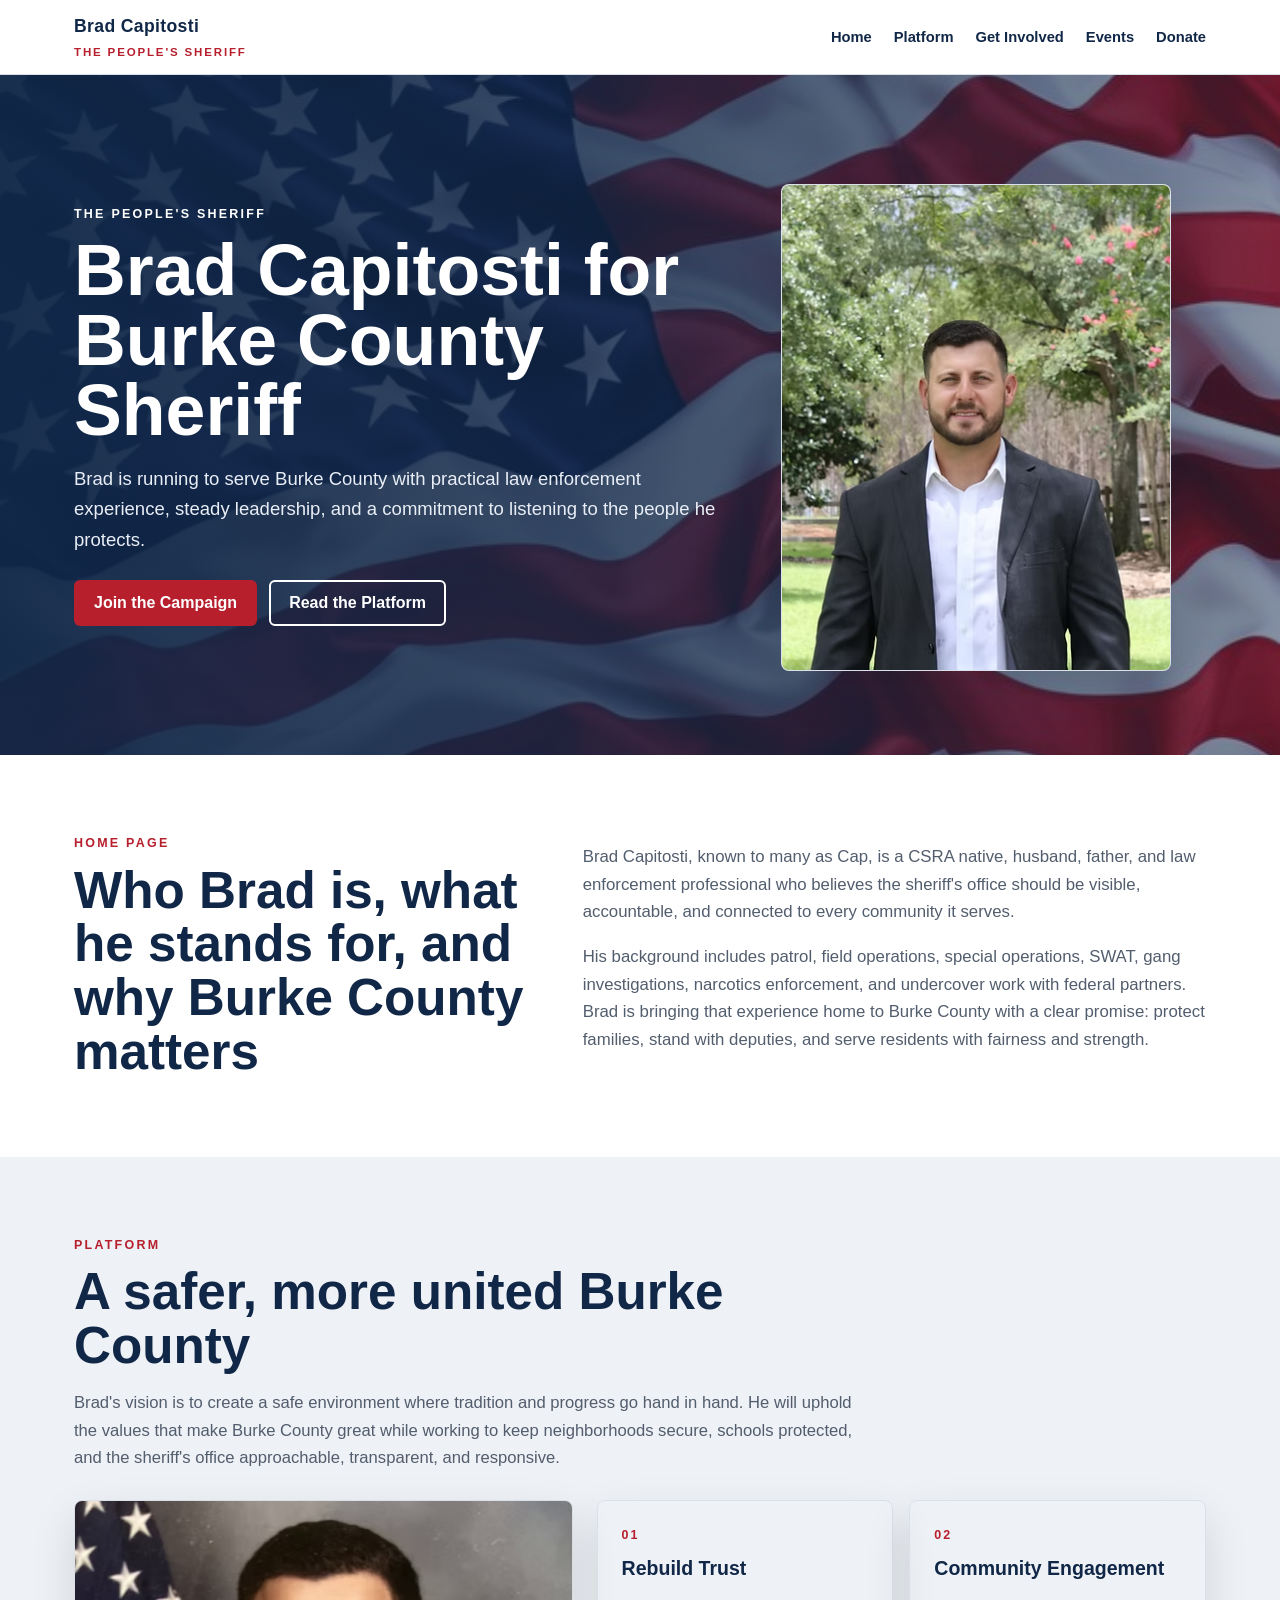
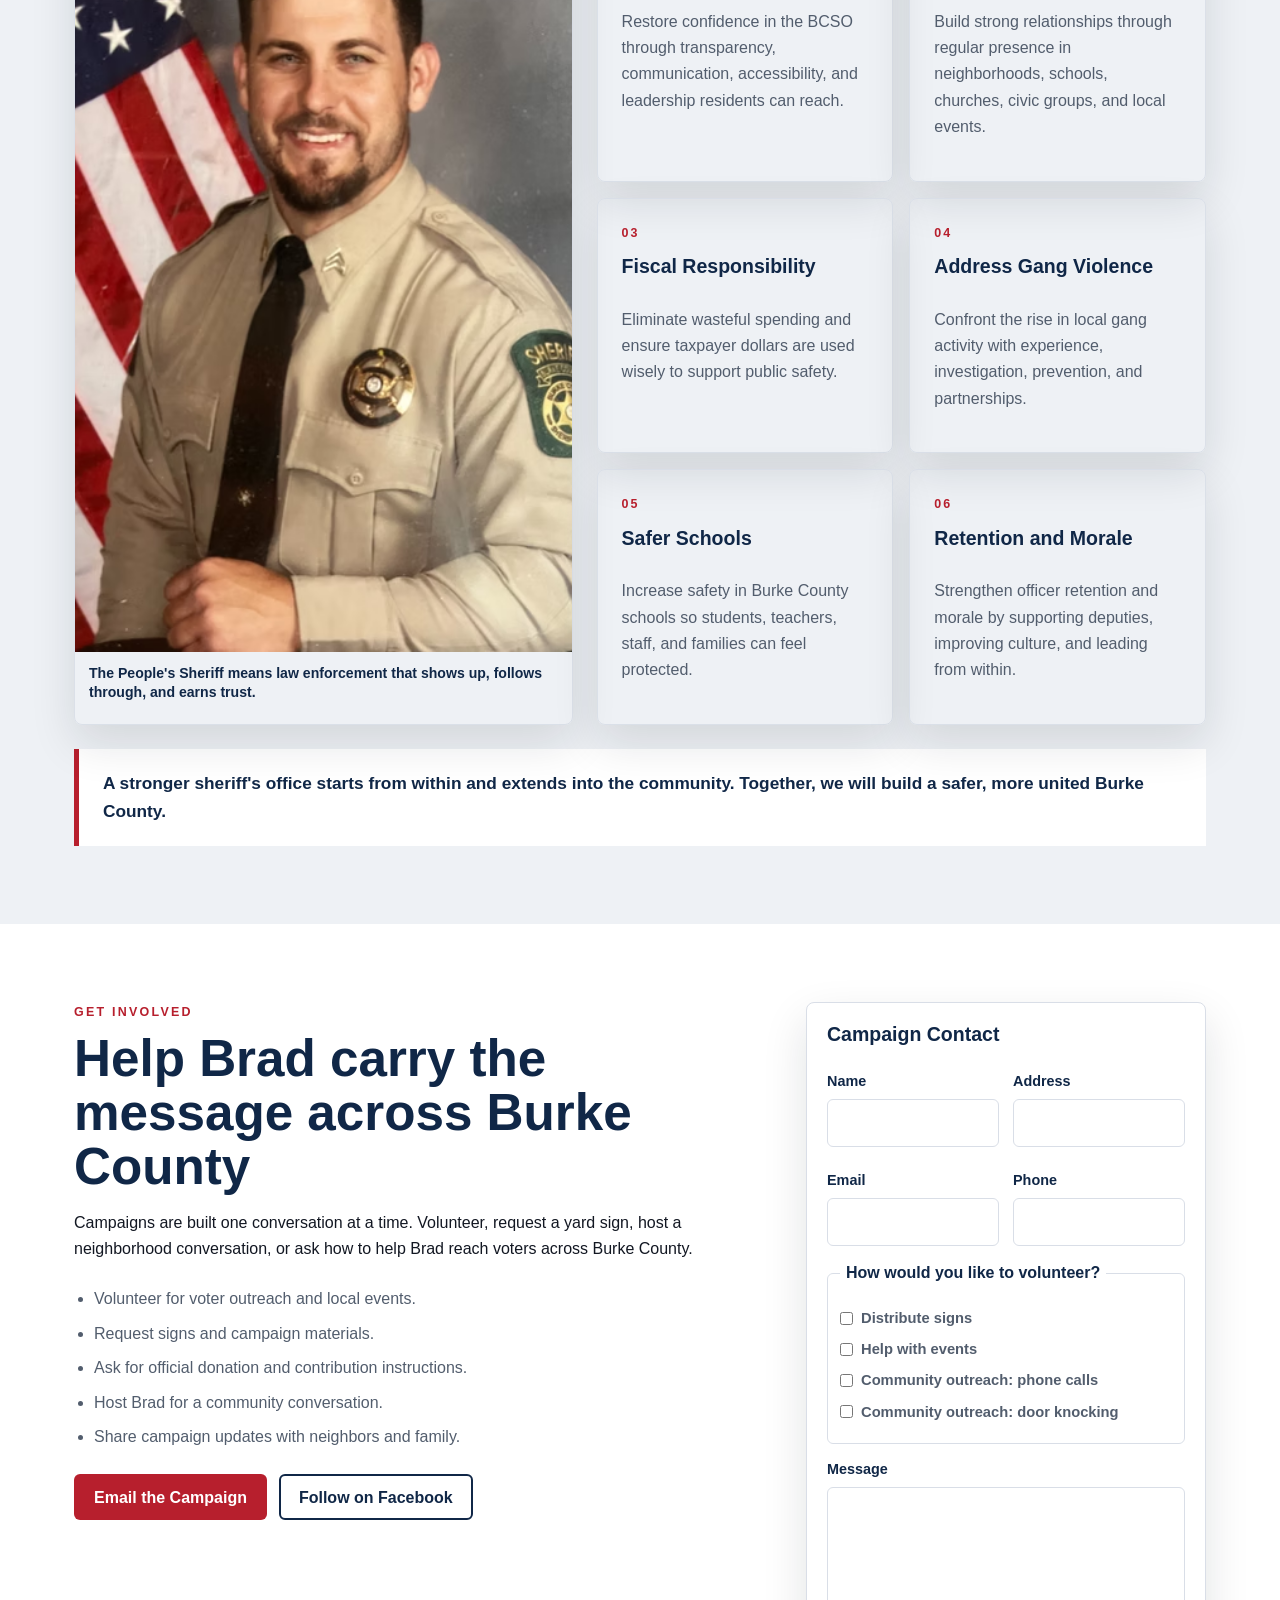
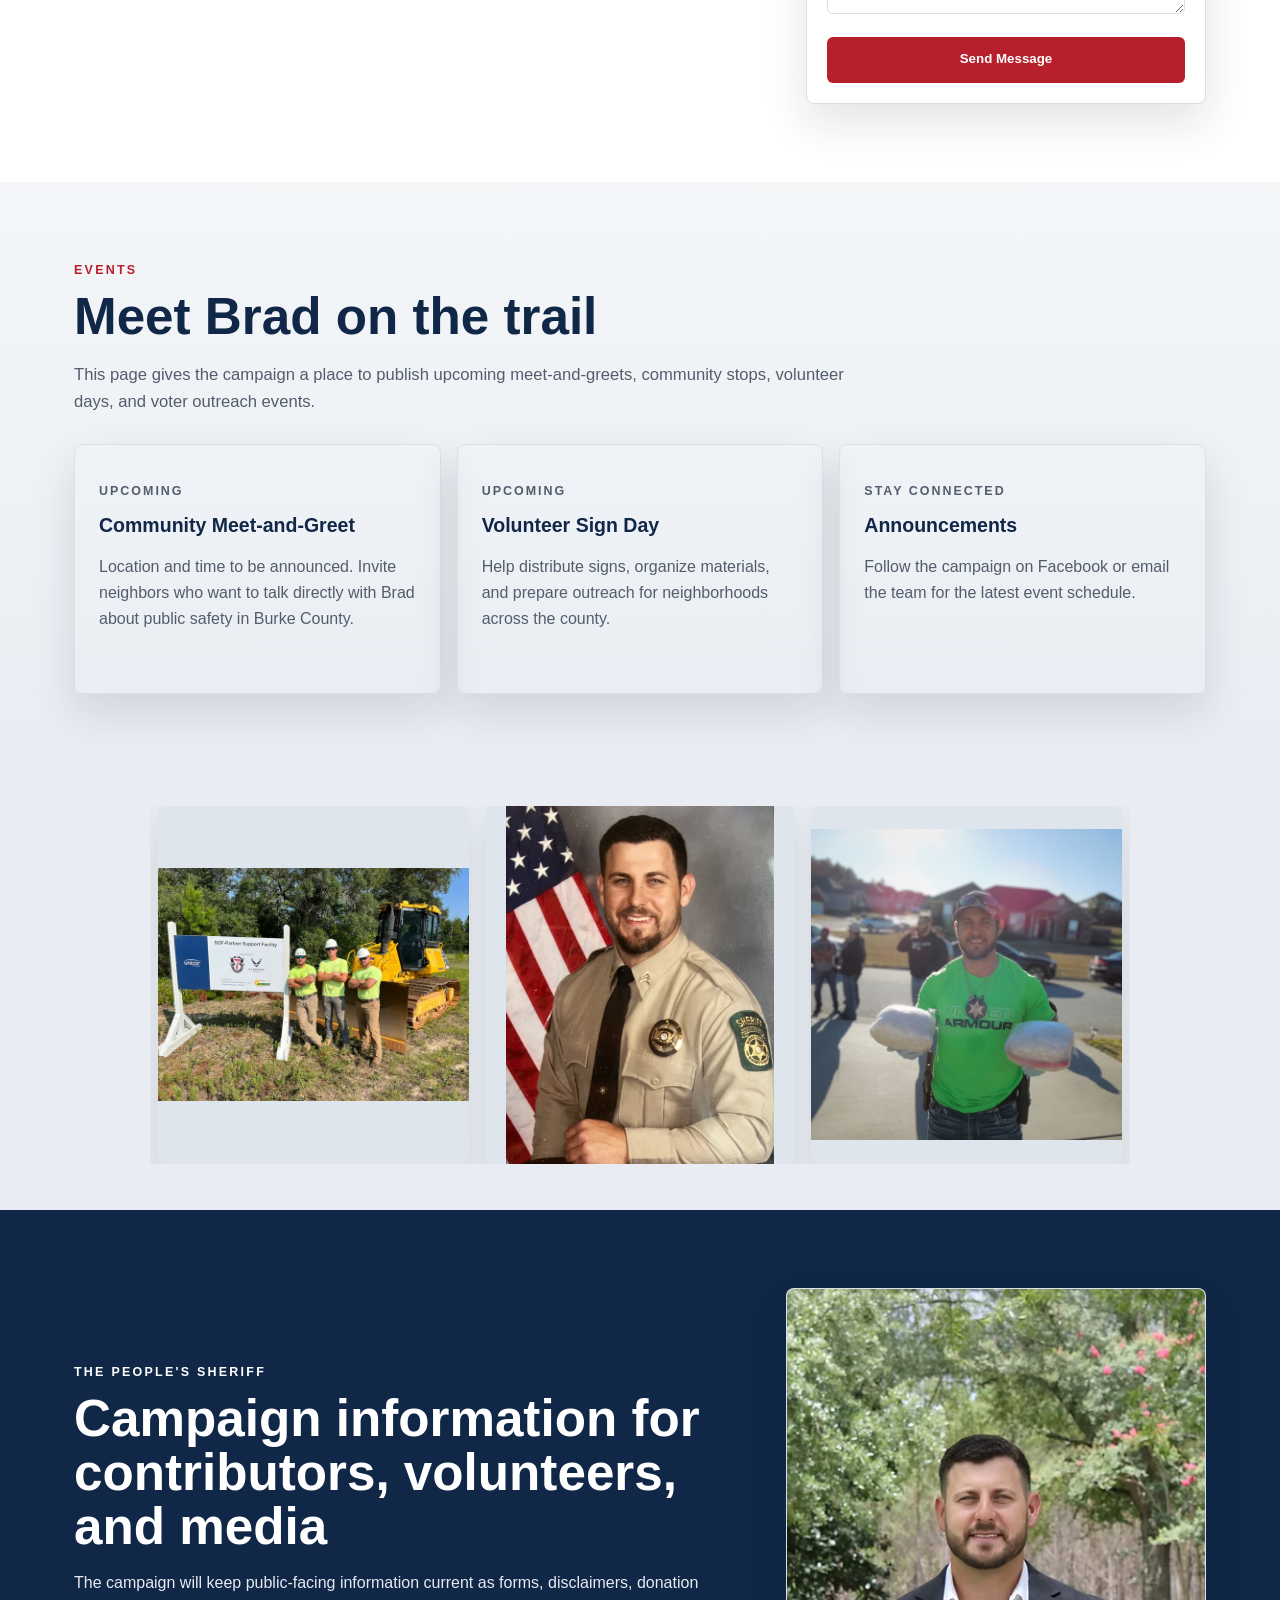
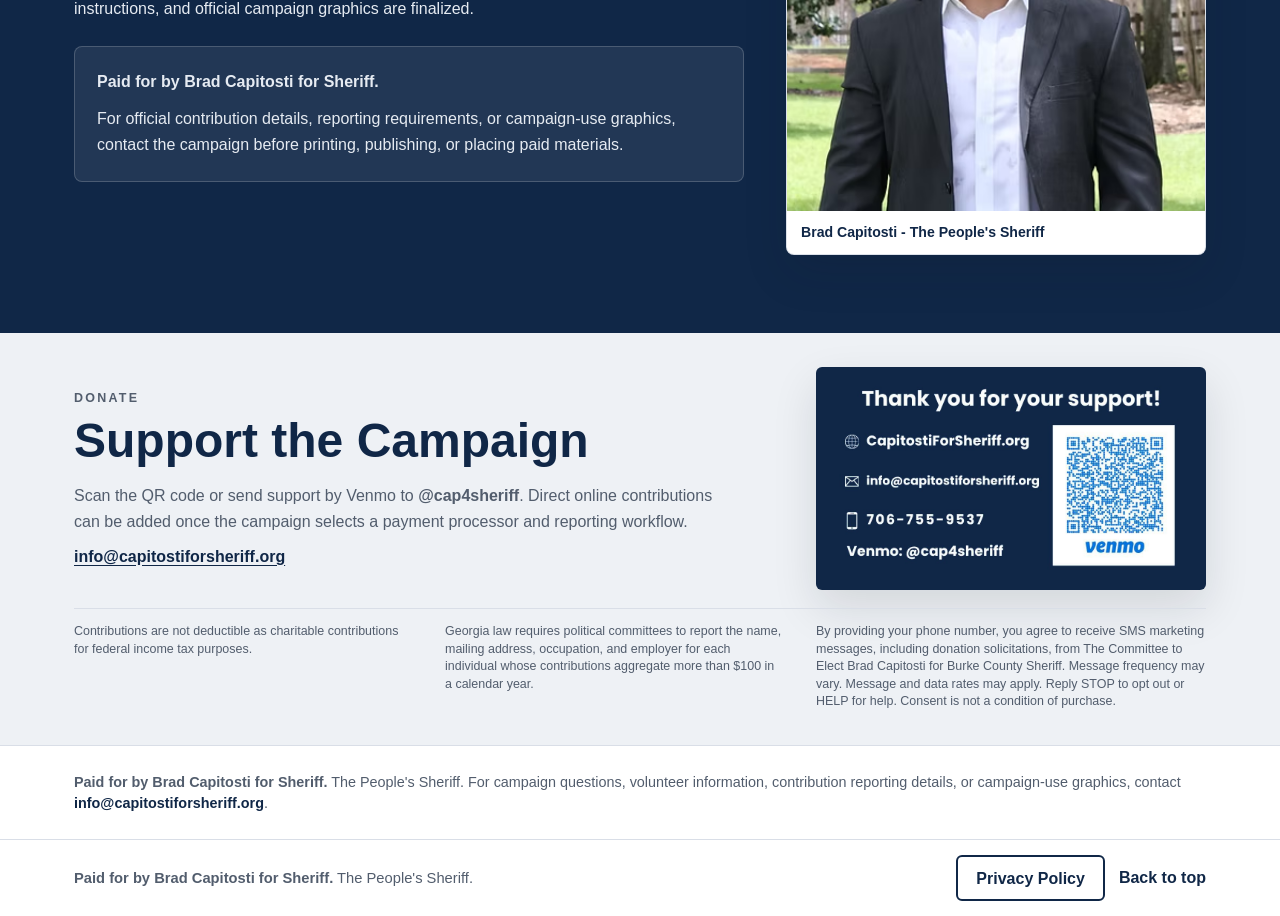
==== index.html @ f872172c "Publish campaign site review build" ====
<!DOCTYPE html>
<html lang="en">
<head>
  <meta charset="UTF-8" />
  <meta name="viewport" content="width=device-width, initial-scale=1.0" />
  <title>Brad Capitosti for Burke County Sheriff</title>
  <meta name="description" content="Brad Capitosti for Burke County Sheriff. The People's Sheriff: law enforcement experience, community commitment, platform, events, and ways to get involved." />
  <link rel="icon" type="image/svg+xml" href="favicon.svg" />
  <link rel="stylesheet" href="styles.css" />
</head>
<body>
  <header class="site-header">
    <div class="container header-inner">
      <a class="brand" href="#home" aria-label="Brad Capitosti for Sheriff home">
        <span class="brand-name">Brad Capitosti</span>
        <span class="brand-tagline">The People's Sheriff</span>
      </a>
      <button class="nav-toggle" aria-label="Toggle navigation" aria-expanded="false">
        <span></span>
        <span></span>
        <span></span>
      </button>
      <nav class="site-nav" aria-label="Main navigation">
        <a href="#home">Home</a>
        <a href="#platform">Platform</a>
        <a href="#get-involved">Get Involved</a>
        <a href="#events">Events</a>
        <a href="#donate">Donate</a>
      </nav>
    </div>
  </header>

  <main>
    <section id="home" class="hero">
      <div class="container hero-grid">
        <div class="hero-copy">
          <p class="eyebrow">The People's Sheriff</p>
          <h1>Brad Capitosti for Burke County Sheriff</h1>
          <p class="hero-lede">Brad is running to serve Burke County with practical law enforcement experience, steady leadership, and a commitment to listening to the people he protects.</p>
          <div class="hero-actions">
            <a class="button button-primary" href="#get-involved">Join the Campaign</a>
            <a class="button button-outline" href="#platform">Read the Platform</a>
          </div>
        </div>
        <figure class="hero-headshot">
          <img src="images/headshot.avif" alt="Brad Capitosti campaign headshot" />
        </figure>
      </div>
    </section>

    <section class="section intro-section" aria-labelledby="intro-title">
      <div class="container intro-grid">
        <div>
          <p class="section-label">Home Page</p>
          <h2 id="intro-title">Who Brad is, what he stands for, and why Burke County matters</h2>
        </div>
        <div class="intro-copy">
          <p>Brad Capitosti, known to many as Cap, is a CSRA native, husband, father, and law enforcement professional who believes the sheriff's office should be visible, accountable, and connected to every community it serves.</p>
          <p>His background includes patrol, field operations, special operations, SWAT, gang investigations, narcotics enforcement, and undercover work with federal partners. Brad is bringing that experience home to Burke County with a clear promise: protect families, stand with deputies, and serve residents with fairness and strength.</p>
        </div>
      </div>
    </section>

    <section id="platform" class="section platform-section">
      <div class="container">
        <div class="section-heading">
          <p class="section-label">Platform</p>
          <h2>A safer, more united Burke County</h2>
          <p>Brad's vision is to create a safe environment where tradition and progress go hand in hand. He will uphold the values that make Burke County great while working to keep neighborhoods secure, schools protected, and the sheriff's office approachable, transparent, and responsive.</p>
        </div>
        <div class="platform-layout">
          <figure class="platform-photo">
            <img src="images/Police-Headshot.avif" alt="Brad Capitosti in sheriff uniform" />
            <figcaption>The People's Sheriff means law enforcement that shows up, follows through, and earns trust.</figcaption>
          </figure>
          <div class="platform-cards">
            <article class="info-card">
              <span class="card-number">01</span>
              <h3>Rebuild Trust</h3>
              <p>Restore confidence in the BCSO through transparency, communication, accessibility, and leadership residents can reach.</p>
            </article>
            <article class="info-card">
              <span class="card-number">02</span>
              <h3>Community Engagement</h3>
              <p>Build strong relationships through regular presence in neighborhoods, schools, churches, civic groups, and local events.</p>
            </article>
            <article class="info-card">
              <span class="card-number">03</span>
              <h3>Fiscal Responsibility</h3>
              <p>Eliminate wasteful spending and ensure taxpayer dollars are used wisely to support public safety.</p>
            </article>
            <article class="info-card">
              <span class="card-number">04</span>
              <h3>Address Gang Violence</h3>
              <p>Confront the rise in local gang activity with experience, investigation, prevention, and partnerships.</p>
            </article>
            <article class="info-card">
              <span class="card-number">05</span>
              <h3>Safer Schools</h3>
              <p>Increase safety in Burke County schools so students, teachers, staff, and families can feel protected.</p>
            </article>
            <article class="info-card">
              <span class="card-number">06</span>
              <h3>Retention and Morale</h3>
              <p>Strengthen officer retention and morale by supporting deputies, improving culture, and leading from within.</p>
            </article>
          </div>
        </div>
        <p class="platform-pledge">A stronger sheriff's office starts from within and extends into the community. Together, we will build a safer, more united Burke County.</p>
      </div>
    </section>

    <section id="get-involved" class="section involved-section">
      <div class="container involved-grid">
        <div>
          <p class="section-label">Get Involved</p>
          <h2>Help Brad carry the message across Burke County</h2>
          <p>Campaigns are built one conversation at a time. Volunteer, request a yard sign, host a neighborhood conversation, or ask how to help Brad reach voters across Burke County.</p>
          <ul class="action-list">
            <li>Volunteer for voter outreach and local events.</li>
            <li>Request signs and campaign materials.</li>
            <li>Ask for official donation and contribution instructions.</li>
            <li>Host Brad for a community conversation.</li>
            <li>Share campaign updates with neighbors and family.</li>
          </ul>
          <div class="contact-actions">
            <a class="button button-primary" href="mailto:info@capitostiforsheriff.org">Email the Campaign</a>
            <a class="button button-outline dark" href="https://www.facebook.com/profile.php?id=61563095090125&mibextid=LQQJ4d" target="_blank" rel="noreferrer">Follow on Facebook</a>
          </div>
        </div>
        <form class="contact-form" action="#" method="post">
          <h3>Campaign Contact</h3>
          <div class="form-grid">
            <div>
              <label for="name">Name</label>
              <input type="text" id="name" name="name" autocomplete="name" required />
            </div>
            <div>
              <label for="address">Address</label>
              <input type="text" id="address" name="address" autocomplete="street-address" required />
            </div>
            <div>
              <label for="email">Email</label>
              <input type="email" id="email" name="email" autocomplete="email" required />
            </div>
            <div>
              <label for="phone">Phone</label>
              <input type="tel" id="phone" name="phone" autocomplete="tel" required />
            </div>
          </div>

          <fieldset class="checkbox-group">
            <legend>How would you like to volunteer?</legend>
            <label><input type="checkbox" name="volunteer[]" value="Distribute signs" /> Distribute signs</label>
            <label><input type="checkbox" name="volunteer[]" value="Help with events" /> Help with events</label>
            <label><input type="checkbox" name="volunteer[]" value="Phone calls" /> Community outreach: phone calls</label>
            <label><input type="checkbox" name="volunteer[]" value="Door knocking" /> Community outreach: door knocking</label>
          </fieldset>

          <label for="message">Message</label>
          <textarea id="message" name="message" rows="4"></textarea>

          <button type="submit" class="button button-primary">Send Message</button>
        </form>
      </div>
    </section>

    <section id="events" class="section events-section">
      <div class="container">
        <div class="section-heading">
          <p class="section-label">Events</p>
          <h2>Meet Brad on the trail</h2>
          <p>This page gives the campaign a place to publish upcoming meet-and-greets, community stops, volunteer days, and voter outreach events.</p>
        </div>
        <div class="events-grid">
          <article class="event-card">
            <p class="event-date">Upcoming</p>
            <h3>Community Meet-and-Greet</h3>
            <p>Location and time to be announced. Invite neighbors who want to talk directly with Brad about public safety in Burke County.</p>
          </article>
          <article class="event-card">
            <p class="event-date">Upcoming</p>
            <h3>Volunteer Sign Day</h3>
            <p>Help distribute signs, organize materials, and prepare outreach for neighborhoods across the county.</p>
          </article>
          <article class="event-card">
            <p class="event-date">Stay Connected</p>
            <h3>Announcements</h3>
            <p>Follow the campaign on Facebook or email the team for the latest event schedule.</p>
          </article>
        </div>
      </div>
    </section>

    <section class="gallery-section" aria-label="Campaign photo gallery">
      <div class="gallery-carousel">
        <div class="gallery-track">
          <figure class="gallery-slide">
            <img src="images/Group-photo.avif" alt="Brad Capitosti with supporters" />
          </figure>
          <figure class="gallery-slide">
            <img src="images/Police-Headshot.avif" alt="Brad Capitosti in sheriff's office uniform" />
          </figure>
          <figure class="gallery-slide">
            <img src="images/on-the-job-exp.avif" alt="Brad Capitosti prior law enforcement work" />
          </figure>
          <figure class="gallery-slide">
            <img src="images/family-photo.jpg" alt="Brad Capitosti with family" />
          </figure>
          <figure class="gallery-slide">
            <img src="images/family-photo-2.jpg" alt="Brad Capitosti with family by the water" />
          </figure>
          <figure class="gallery-slide">
            <img src="images/police-photo-w-son.jpg" alt="Brad Capitosti in uniform with a child" />
          </figure>
          <figure class="gallery-slide">
            <img src="images/elect-brad-capitosti.jpg" alt="Elect Brad Capitosti for Burke County Sheriff campaign graphic" />
          </figure>
          <figure class="gallery-slide" aria-hidden="true">
            <img src="images/Group-photo.avif" alt="" />
          </figure>
          <figure class="gallery-slide" aria-hidden="true">
            <img src="images/Police-Headshot.avif" alt="" />
          </figure>
          <figure class="gallery-slide" aria-hidden="true">
            <img src="images/on-the-job-exp.avif" alt="" />
          </figure>
        </div>
      </div>
    </section>

    <section class="section closing-section">
      <div class="container closing-grid">
        <div>
          <p class="section-label">The People's Sheriff</p>
          <h2>Campaign information for contributors, volunteers, and media</h2>
          <p>The campaign will keep public-facing information current as forms, disclaimers, donation instructions, and official campaign graphics are finalized.</p>
          <div class="compliance-notice">
            <p><strong>Paid for by Brad Capitosti for Sheriff.</strong></p>
            <p>For official contribution details, reporting requirements, or campaign-use graphics, contact the campaign before printing, publishing, or placing paid materials.</p>
          </div>
        </div>
        <figure class="single-campaign-photo">
          <img src="images/headshot.avif" alt="Brad Capitosti campaign portrait" />
          <figcaption>Brad Capitosti - The People's Sheriff</figcaption>
        </figure>
      </div>
    </section>

    <section class="donate-section" id="donate">
      <div class="container donate-grid">
        <div class="donate-copy">
          <p class="section-label">Donate</p>
          <h2>Support the Campaign</h2>
          <p>Scan the QR code or send support by Venmo to <strong>@cap4sheriff</strong>. Direct online contributions can be added once the campaign selects a payment processor and reporting workflow.</p>
          <a href="mailto:info@capitostiforsheriff.org">info@capitostiforsheriff.org</a>
        </div>
        <img class="donate-graphic" src="images/donation-info-matched.jpg" alt="Campaign donation information with Venmo QR code for @cap4sheriff" />
        <div class="donation-legal-grid" aria-label="Donation compliance information">
          <p>Contributions are not deductible as charitable contributions for federal income tax purposes.</p>
          <p>Georgia law requires political committees to report the name, mailing address, occupation, and employer for each individual whose contributions aggregate more than $100 in a calendar year.</p>
          <p>By providing your phone number, you agree to receive SMS marketing messages, including donation solicitations, from The Committee to Elect Brad Capitosti for Burke County Sheriff. Message frequency may vary. Message and data rates may apply. Reply STOP to opt out or HELP for help. Consent is not a condition of purchase.</p>
        </div>
      </div>
    </section>

    <section class="compliance-strip">
      <div class="container">
        <p><strong>Paid for by Brad Capitosti for Sheriff.</strong> The People's Sheriff. For campaign questions, volunteer information, contribution reporting details, or campaign-use graphics, contact <a href="mailto:info@capitostiforsheriff.org">info@capitostiforsheriff.org</a>.</p>
      </div>
    </section>

  </main>

  <footer class="site-footer">
    <div class="container footer-inner">
      <p><strong>Paid for by Brad Capitosti for Sheriff.</strong> The People's Sheriff.</p>
      <div class="footer-links">
        <a class="button button-outline dark" href="privacy-policy.html">Privacy Policy</a>
        <a class="footer-link" href="#home">Back to top</a>
      </div>
    </div>
  </footer>

  <script src="script.js"></script>
</body>
</html>
---- styles.css ----
:root {
  --bg: #f4f6f8;
  --surface: #ffffff;
  --surface-strong: #eef1f5;
  --ink: #121722;
  --muted: #525d6d;
  --navy: #102747;
  --navy-2: #18365d;
  --red: #b71f2d;
  --red-dark: #8f1823;
  --line: #d9dee7;
  --shadow: 0 18px 45px rgba(18, 23, 34, 0.12);
  --max-width: 1180px;
  font-family: Arial, Helvetica, sans-serif;
}

* {
  box-sizing: border-box;
}

html {
  scroll-behavior: smooth;
}

body {
  margin: 0;
  background: var(--bg);
  color: var(--ink);
  line-height: 1.65;
}

img {
  display: block;
  max-width: 100%;
}

a {
  color: inherit;
  text-decoration: none;
}

.container {
  width: min(100%, var(--max-width));
  margin: 0 auto;
  padding: 0 24px;
}

.site-header {
  position: sticky;
  top: 0;
  z-index: 20;
  background: rgba(255, 255, 255, 0.96);
  border-bottom: 1px solid var(--line);
  backdrop-filter: blur(12px);
}

.header-inner {
  min-height: 74px;
  display: flex;
  align-items: center;
  justify-content: space-between;
  gap: 24px;
}

.brand {
  display: grid;
  gap: 2px;
  min-width: 190px;
}

.brand-name {
  color: var(--navy);
  font-size: 1.1rem;
  font-weight: 800;
  letter-spacing: 0.02em;
}

.brand-tagline {
  color: var(--red);
  font-size: 0.72rem;
  font-weight: 800;
  letter-spacing: 0.16em;
  text-transform: uppercase;
}

.site-nav {
  display: flex;
  align-items: center;
  gap: 22px;
  font-size: 0.92rem;
  font-weight: 700;
}

.site-nav a {
  color: var(--navy);
  padding: 8px 0;
}

.site-nav a:hover,
.site-nav a:focus {
  color: var(--red);
}

.nav-toggle {
  display: none;
  width: 44px;
  height: 44px;
  border: 1px solid var(--line);
  background: var(--surface);
  cursor: pointer;
  padding: 10px;
}

.nav-toggle span {
  display: block;
  width: 100%;
  height: 2px;
  margin: 5px 0;
  background: var(--navy);
}

.hero {
  min-height: 680px;
  display: flex;
  align-items: center;
  color: #fff;
  background:
    linear-gradient(90deg, rgba(16, 39, 71, 0.96) 0%, rgba(16, 39, 71, 0.82) 48%, rgba(16, 39, 71, 0.5) 100%),
    url("images/waving-flag.jpg") center/cover no-repeat;
  padding: 42px 0;
}

.hero-grid {
  display: grid;
  grid-template-columns: minmax(0, 0.95fr) minmax(300px, 390px);
  gap: 36px;
  align-items: center;
}

.eyebrow,
.section-label {
  margin: 0 0 10px;
  color: var(--red);
  font-size: 0.78rem;
  font-weight: 800;
  letter-spacing: 0.18em;
  text-transform: uppercase;
}

.hero .eyebrow {
  color: #ffffff;
}

h1,
h2,
h3,
p {
  overflow-wrap: anywhere;
}

h1 {
  max-width: 780px;
  margin: 0;
  font-size: clamp(2.55rem, 5.6vw, 4.9rem);
  line-height: 0.98;
  letter-spacing: 0;
}

h2 {
  margin: 0;
  color: var(--navy);
  font-size: clamp(2rem, 4vw, 3.45rem);
  line-height: 1.05;
  letter-spacing: 0;
}

h3 {
  margin: 0;
  color: var(--navy);
  font-size: 1.22rem;
  line-height: 1.2;
}

.hero-lede {
  max-width: 650px;
  margin: 18px 0 24px;
  color: #e9eef6;
  font-size: 1.16rem;
}

.hero-actions,
.contact-actions {
  display: flex;
  flex-wrap: wrap;
  gap: 12px;
}

.button {
  display: inline-flex;
  align-items: center;
  justify-content: center;
  min-height: 46px;
  padding: 12px 18px;
  border: 2px solid transparent;
  border-radius: 6px;
  font-weight: 800;
  line-height: 1.1;
  cursor: pointer;
  transition: transform 0.18s ease, background 0.18s ease, color 0.18s ease;
}

.button:hover,
.button:focus {
  transform: translateY(-1px);
}

.button-primary {
  background: var(--red);
  color: #fff;
}

.button-primary:hover,
.button-primary:focus {
  background: var(--red-dark);
}

.button-outline {
  border-color: currentColor;
  color: #fff;
}

.button-outline.dark {
  color: var(--navy);
}

.hero-headshot,
.platform-photo,
.event-card,
.info-card,
.contact-form,
.compliance-notice,
.single-campaign-photo {
  border: 1px solid rgba(217, 222, 231, 0.9);
  box-shadow: var(--shadow);
}

.hero-headshot {
  margin: 0;
  overflow: hidden;
  border-radius: 8px;
  background: var(--surface);
  transform: translateY(12px);
}

.hero-headshot img {
  width: 100%;
  aspect-ratio: 4 / 5;
  object-fit: cover;
}

.hero-headshot figcaption,
.platform-photo figcaption,
.single-campaign-photo figcaption {
  padding: 12px 14px;
  color: var(--navy);
  font-size: 0.88rem;
  font-weight: 800;
  line-height: 1.35;
}

.section {
  padding: 78px 0;
}

.intro-section {
  background: var(--surface);
}

.intro-grid {
  display: grid;
  grid-template-columns: minmax(260px, 0.85fr) minmax(0, 1.15fr);
  gap: 48px;
  align-items: center;
}

.intro-copy p:first-child {
  margin-top: 2px;
}

.intro-copy p {
  color: var(--muted);
  font-size: 1.05rem;
}

.platform-section {
  background: var(--surface-strong);
}

.section-heading {
  max-width: 800px;
  margin-bottom: 28px;
}

.section-heading p:not(.section-label) {
  color: var(--muted);
  font-size: 1.04rem;
}

.platform-layout {
  display: grid;
  grid-template-columns: minmax(340px, 0.9fr) minmax(0, 1.1fr);
  gap: 24px;
  align-items: stretch;
}

.platform-photo {
  margin: 0;
  overflow: hidden;
  border-radius: 8px;
}

.platform-photo img {
  width: 100%;
  height: calc(100% - 72px);
  min-height: 520px;
  object-fit: cover;
}

.platform-cards {
  display: grid;
  grid-template-columns: repeat(2, minmax(0, 1fr));
  gap: 16px;
}

.info-card,
.event-card {
  border-radius: 8px;
  padding: 24px;
}

.info-card {
  display: grid;
  align-content: start;
  gap: 12px;
  min-height: 220px;
}

.platform-pledge {
  margin: 24px 0 0;
  padding: 20px 24px;
  border-left: 5px solid var(--red);
  background: #fff;
  color: var(--navy);
  font-size: 1.08rem;
  font-weight: 800;
}

.card-number,
.event-date {
  color: var(--red);
  font-size: 0.78rem;
  font-weight: 900;
  letter-spacing: 0.16em;
  text-transform: uppercase;
}

.info-card p,
.event-card p,
.action-list,
.compliance-list,
.campaign-info-list {
  color: var(--muted);
}

.involved-section {
  background: #fff;
}

.involved-grid {
  display: grid;
  grid-template-columns: minmax(0, 1fr) minmax(340px, 400px);
  gap: 34px;
  align-items: start;
}

.action-list,
.compliance-list {
  padding-left: 20px;
  margin: 24px 0;
}

.action-list li,
.compliance-list li {
  margin-bottom: 8px;
}

.contact-form {
  border: 1px solid var(--line);
  border-radius: 8px;
  padding: 20px;
  background: #fff;
  box-shadow: var(--shadow);
}

.contact-form h3 {
  margin-bottom: 14px;
}

.contact-form label {
  display: block;
  margin: 10px 0 5px;
  color: var(--navy);
  font-size: 0.9rem;
  font-weight: 800;
}

.contact-form input,
.contact-form select,
.contact-form textarea {
  width: 100%;
  min-height: 46px;
  border: 1px solid var(--line);
  border-radius: 6px;
  padding: 10px 12px;
  color: var(--ink);
  background: #fff;
  font: inherit;
}

.contact-form textarea {
  min-height: 104px;
  resize: vertical;
}

.contact-form button {
  width: 100%;
  margin-top: 14px;
}

.form-grid {
  display: grid;
  grid-template-columns: repeat(2, minmax(0, 1fr));
  gap: 12px 14px;
}

.checkbox-group {
  margin: 14px 0;
  padding: 12px;
  border: 1px solid var(--line);
  border-radius: 6px;
}

.checkbox-group legend {
  padding: 0 6px;
  color: var(--navy);
  font-weight: 800;
}

.checkbox-group label {
  display: flex;
  align-items: center;
  gap: 8px;
  margin: 7px 0;
  color: var(--muted);
  font-size: 0.92rem;
  font-weight: 700;
}

.checkbox-group input {
  width: auto;
  min-height: auto;
  margin: 0;
}

.gallery-section {
  background: #e9edf3;
  padding: 34px 24px 46px;
  overflow: hidden;
}

.gallery-carousel {
  position: relative;
  max-width: 980px;
  margin: 0 auto;
  overflow: hidden;
}

.gallery-track {
  display: flex;
  width: 333.333333%;
  animation: galleryPan 40s linear infinite;
}

.gallery-slide {
  flex: 0 0 10%;
  margin: 0;
  padding: 0 8px;
  overflow: hidden;
}

.gallery-slide img {
  width: 100%;
  height: clamp(260px, 28vw, 360px);
  object-fit: contain;
  object-position: center;
  border-radius: 8px;
  background: #dfe5ec;
  box-shadow: var(--shadow);
}

@keyframes galleryPan {
  0% {
    transform: translateX(0);
  }

  100% {
    transform: translateX(-70%);
  }
}

@media (prefers-reduced-motion: reduce) {
  .gallery-track {
    animation: none;
  }
}

.closing-section {
  background: var(--navy);
  color: #fff;
}

.closing-section h2,
.closing-section .section-label {
  color: #fff;
}

.closing-section p {
  color: #e6ebf2;
}

.closing-grid {
  display: grid;
  grid-template-columns: minmax(0, 1fr) minmax(320px, 420px);
  gap: 42px;
  align-items: center;
}

.compliance-strip {
  background: #fff;
  border-top: 1px solid var(--line);
  padding: 26px 0;
}

.compliance-strip p {
  max-width: 1120px;
  margin: 0;
  color: var(--muted);
  font-size: 0.9rem;
  line-height: 1.45;
}

.compliance-strip a {
  color: var(--navy);
  font-weight: 800;
}

.donate-section {
  background: var(--surface-strong);
  padding: 34px 0;
  scroll-margin-top: 96px;
}

.donate-grid {
  display: grid;
  grid-template-columns: minmax(0, 1fr) minmax(260px, 390px);
  gap: 18px 34px;
  align-items: center;
}

.donate-copy h2 {
  margin-bottom: 10px;
  font-size: clamp(2rem, 4vw, 3rem);
}

.donate-copy p {
  max-width: 640px;
  margin-bottom: 8px;
  color: var(--muted);
}

.donate-copy a {
  color: var(--navy);
  font-weight: 800;
  text-decoration: underline;
  text-underline-offset: 3px;
}

.donate-graphic {
  width: 100%;
  align-self: center;
  border-radius: 6px;
  background: #fff;
  box-shadow: var(--shadow);
}

.donation-legal-grid {
  grid-column: 1 / -1;
  display: grid;
  grid-template-columns: minmax(0, 1fr) minmax(0, 1fr) minmax(260px, 390px);
  gap: 18px 34px;
  align-items: start;
  padding-top: 14px;
  border-top: 1px solid var(--line);
}

.donation-legal-grid p {
  margin: 0;
  color: var(--muted);
  font-size: 0.78rem;
  line-height: 1.4;
}

.events-section {
  background: linear-gradient(180deg, #f4f6f8 0%, #e9edf3 100%);
}

.events-grid {
  display: grid;
  grid-template-columns: repeat(3, minmax(0, 1fr));
  gap: 16px;
}

.event-card {
  min-height: 250px;
}

.photo-event {
  padding: 0;
  overflow: hidden;
}

.photo-event img {
  width: 100%;
  aspect-ratio: 16 / 10;
  object-fit: cover;
}

.photo-event div {
  padding: 20px 24px 24px;
}

.compliance-notice {
  margin-top: 24px;
  padding: 22px;
  border-color: rgba(255, 255, 255, 0.18);
  background: rgba(255, 255, 255, 0.08);
  border-radius: 8px;
  box-shadow: none;
}

.compliance-notice p {
  margin: 0 0 10px;
}

.compliance-notice p:last-child {
  margin-bottom: 0;
}

.single-campaign-photo {
  margin: 0;
  overflow: hidden;
  border-radius: 8px;
  width: min(100%, 420px);
  background: #fff;
}

.single-campaign-photo img {
  width: 100%;
  aspect-ratio: 4 / 5;
  object-fit: cover;
}

.legal-section {
  background: var(--surface-strong);
}

.legal-content {
  max-width: 900px;
}

.legal-content h1 {
  color: var(--navy);
  font-size: clamp(2.4rem, 5vw, 4.2rem);
  margin-bottom: 24px;
}

.legal-content h2 {
  margin-top: 42px;
  font-size: clamp(1.8rem, 3vw, 2.6rem);
}

.legal-content p {
  color: var(--muted);
  font-size: 1.02rem;
}

.site-footer {
  background: #fff;
  border-top: 1px solid var(--line);
}

.footer-inner {
  min-height: 76px;
  display: flex;
  align-items: center;
  justify-content: space-between;
  gap: 18px;
}

.footer-inner p {
  margin: 0;
  color: var(--muted);
  font-size: 0.92rem;
}

.footer-link {
  color: var(--navy);
  font-weight: 800;
}

.footer-stacked {
  display: grid;
  align-items: start;
  gap: 12px;
  padding: 22px 0;
}

.footer-compliance {
  max-width: 1060px;
  line-height: 1.45;
}

.footer-links {
  display: flex;
  flex-wrap: wrap;
  gap: 14px;
  align-items: center;
}

@media (max-width: 960px) {
  .hero {
    min-height: auto;
  }

  .hero-grid,
  .intro-grid,
  .platform-layout,
  .involved-grid,
  .closing-grid {
    grid-template-columns: 1fr;
  }

  .platform-photo img {
    height: auto;
    min-height: 0;
    aspect-ratio: 16 / 10;
  }

  .events-grid {
    grid-template-columns: 1fr;
  }

  .donate-grid {
    grid-template-columns: 1fr;
  }

  .donation-legal-grid {
    grid-template-columns: 1fr;
    gap: 10px;
  }

}

@media (max-width: 780px) {
  .header-inner {
    flex-wrap: wrap;
  }

  .nav-toggle {
    display: block;
  }

  .site-nav {
    display: none;
    width: 100%;
    flex-direction: column;
    align-items: stretch;
    gap: 0;
    padding: 0 0 14px;
  }

  .site-nav.open {
    display: flex;
  }

  .site-nav a {
    padding: 12px 0;
    border-top: 1px solid var(--line);
  }

  .hero {
    padding: 42px 0 64px;
  }

  .platform-cards {
    grid-template-columns: 1fr;
  }

  .hero-headshot {
    transform: none;
  }

  .section {
    padding: 56px 0;
  }

  .footer-inner {
    flex-direction: column;
    align-items: flex-start;
    padding: 18px 0;
  }
}

@media (max-width: 520px) {
  .container {
    padding: 0 18px;
  }

  .brand {
    min-width: 0;
  }

  .hero-actions,
  .contact-actions {
    flex-direction: column;
    align-items: stretch;
  }

  .button {
    width: 100%;
  }

  .info-card,
  .event-card,
  .contact-form {
    padding: 20px;
  }

  .form-grid {
    grid-template-columns: 1fr;
  }

  .donate-graphic {
    max-width: 360px;
  }
}
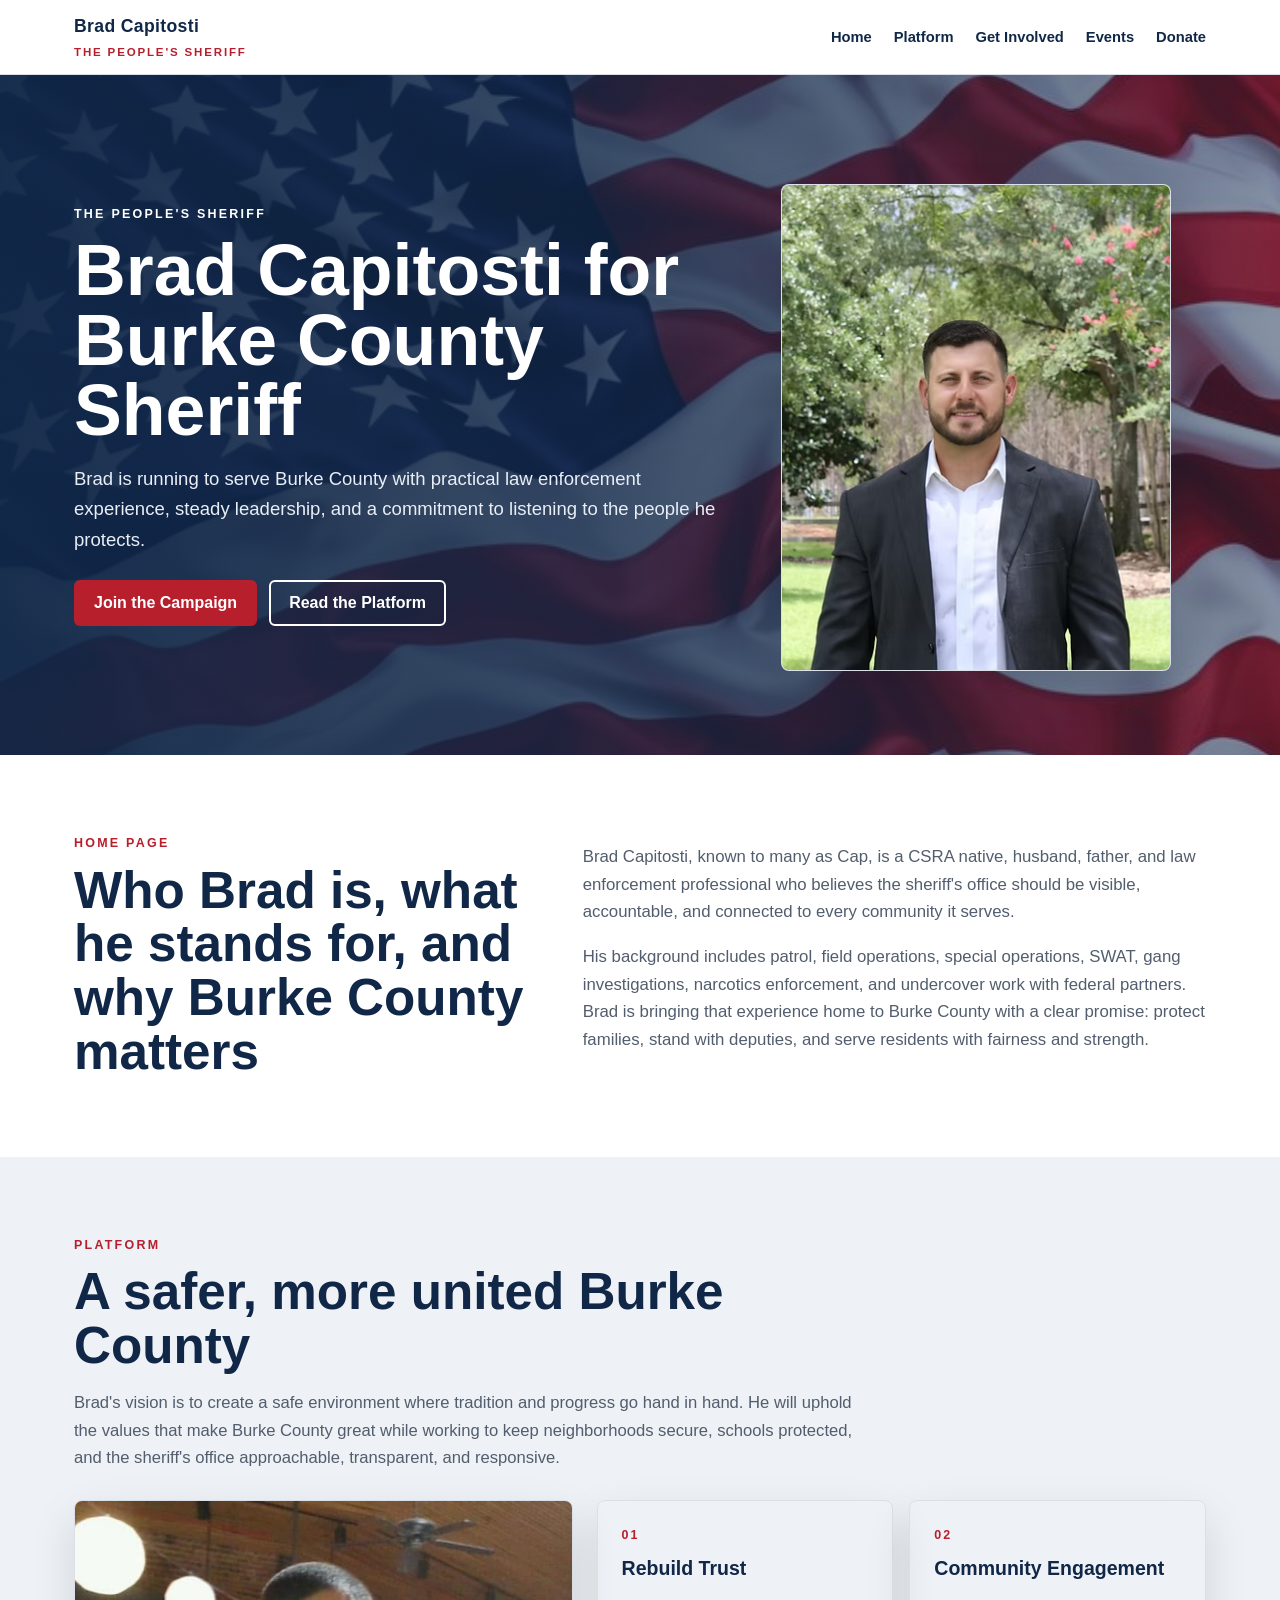
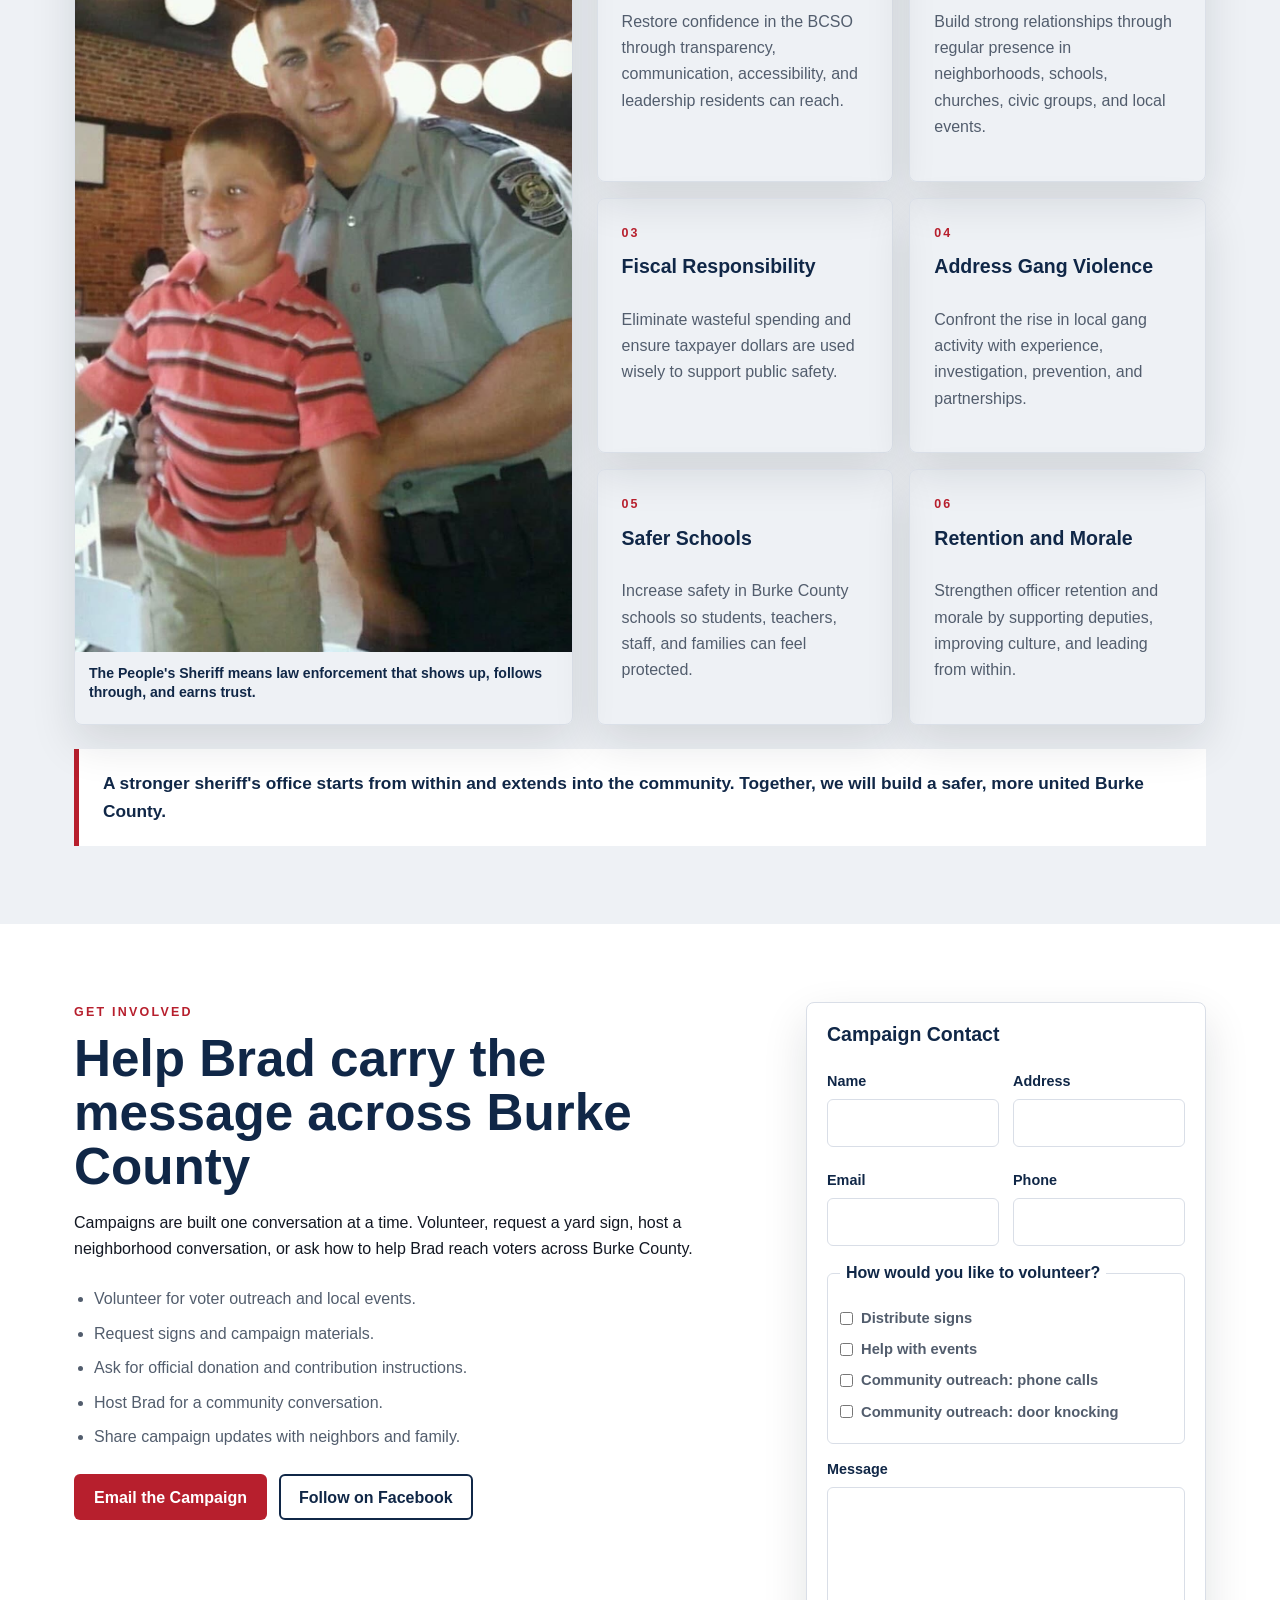
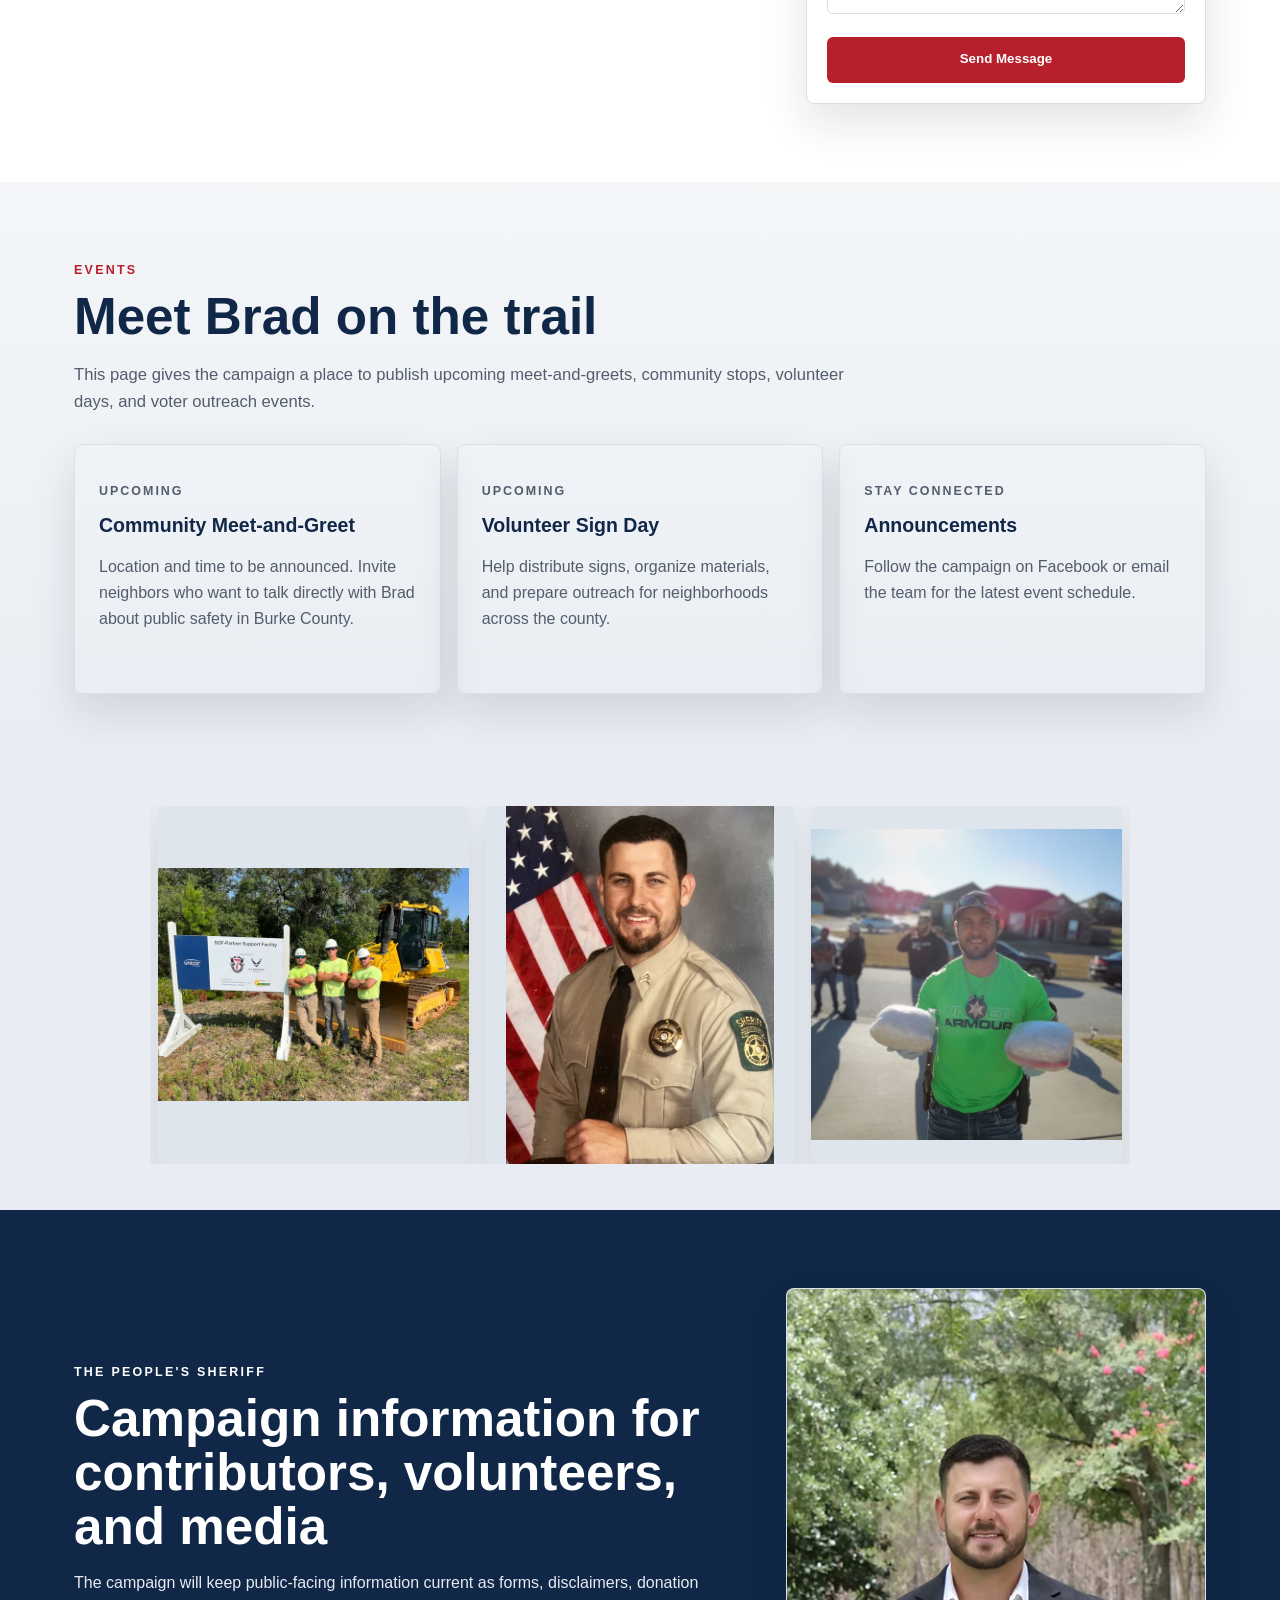
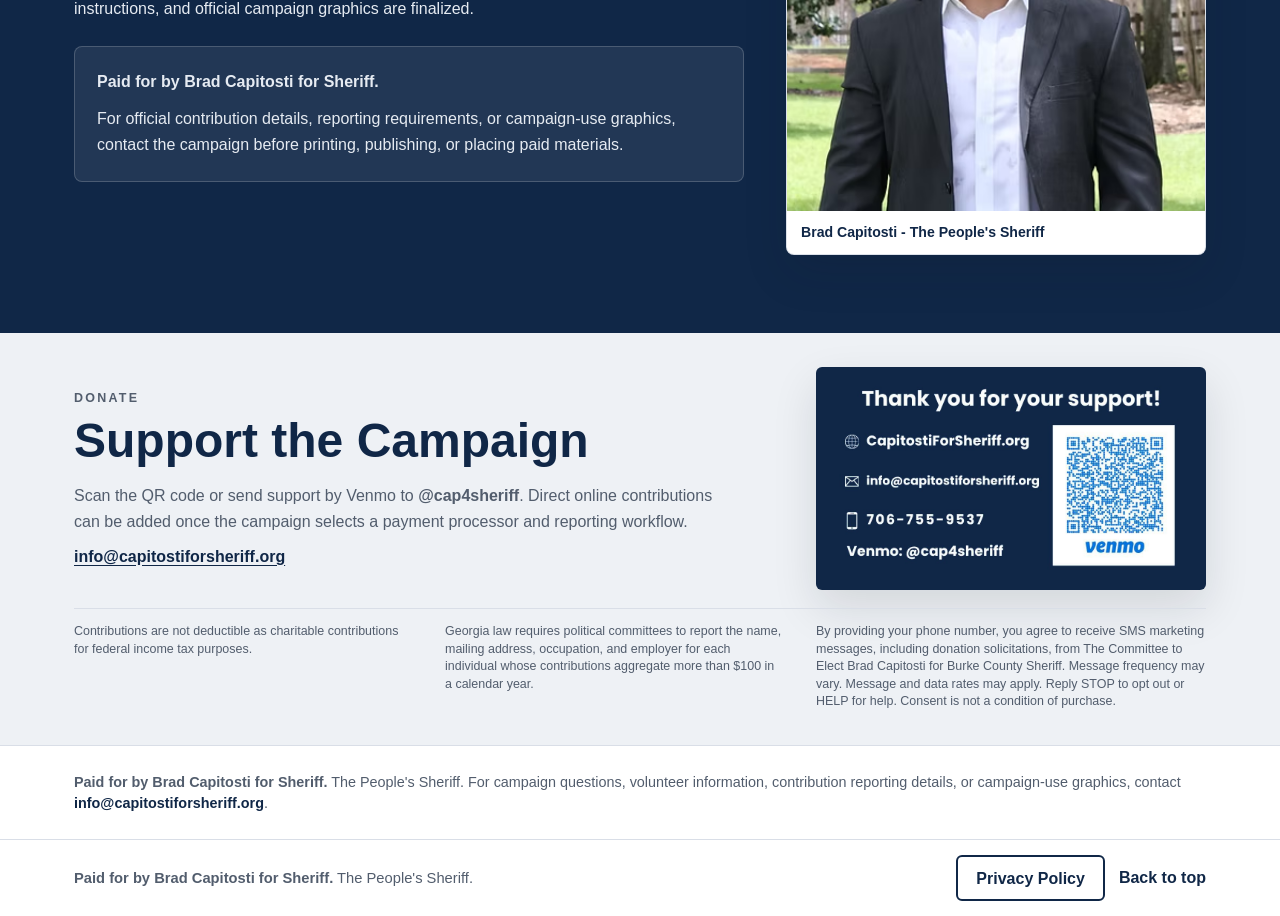
==== commit fc141e97: "Use uncropped platform photo" ====
--- a/index.html
+++ b/index.html
@@ -70,7 +70,7 @@
         </div>
         <div class="platform-layout">
           <figure class="platform-photo">
-            <img src="images/Police-Headshot.avif" alt="Brad Capitosti in sheriff uniform" />
+            <img src="images/police-photo-w-son.jpg" alt="Brad Capitosti in uniform with a child" />
             <figcaption>The People's Sheriff means law enforcement that shows up, follows through, and earns trust.</figcaption>
           </figure>
           <div class="platform-cards">
--- a/styles.css
+++ b/styles.css
@@ -155,7 +155,7 @@
 h2,
 h3,
 p {
-  overflow-wrap: anywhere;
+  overflow-wrap: break-word;
 }
 
 h1 {
@@ -324,6 +324,7 @@
   height: calc(100% - 72px);
   min-height: 520px;
   object-fit: cover;
+  object-position: center top;
 }
 
 .platform-cards {
@@ -750,6 +751,9 @@
 @media (max-width: 960px) {
   .hero {
     min-height: auto;
+    background:
+      linear-gradient(90deg, rgba(16, 39, 71, 0.96) 0%, rgba(16, 39, 71, 0.86) 100%),
+      url("images/waving-flag.jpg") center/cover no-repeat;
   }
 
   .hero-grid,
@@ -760,14 +764,30 @@
     grid-template-columns: 1fr;
   }
 
+  .hero-copy,
+  .section-heading {
+    max-width: 720px;
+  }
+
+  .hero-headshot,
+  .single-campaign-photo {
+    width: min(100%, 360px);
+    justify-self: center;
+  }
+
   .platform-photo img {
     height: auto;
     min-height: 0;
-    aspect-ratio: 16 / 10;
+    aspect-ratio: 4 / 5;
+    object-fit: cover;
   }
 
   .events-grid {
     grid-template-columns: 1fr;
+  }
+
+  .event-card {
+    min-height: auto;
   }
 
   .donate-grid {
@@ -778,11 +798,11 @@
     grid-template-columns: 1fr;
     gap: 10px;
   }
-
 }
 
 @media (max-width: 780px) {
   .header-inner {
+    min-height: 66px;
     flex-wrap: wrap;
   }
 
@@ -809,7 +829,24 @@
   }
 
   .hero {
-    padding: 42px 0 64px;
+    padding: 34px 0 46px;
+  }
+
+  .hero-grid {
+    gap: 24px;
+  }
+
+  h1 {
+    font-size: clamp(2.25rem, 11vw, 3.5rem);
+    line-height: 1.02;
+  }
+
+  h2 {
+    font-size: clamp(1.85rem, 9vw, 2.8rem);
+  }
+
+  .hero-lede {
+    font-size: 1rem;
   }
 
   .platform-cards {
@@ -821,7 +858,57 @@
   }
 
   .section {
-    padding: 56px 0;
+    padding: 48px 0;
+  }
+
+  .intro-grid,
+  .platform-layout,
+  .involved-grid,
+  .closing-grid {
+    gap: 28px;
+  }
+
+  .info-card {
+    min-height: auto;
+  }
+
+  .platform-pledge {
+    padding: 18px;
+    font-size: 1rem;
+  }
+
+  .gallery-section {
+    padding: 26px 18px 34px;
+  }
+
+  .gallery-carousel {
+    max-width: 520px;
+  }
+
+  .gallery-track {
+    width: 1000%;
+  }
+
+  .gallery-slide {
+    flex-basis: 10%;
+    padding: 0;
+  }
+
+  .gallery-slide img {
+    height: clamp(280px, 74vw, 420px);
+  }
+
+  .donate-section {
+    padding: 30px 0;
+  }
+
+  .donate-graphic {
+    width: min(100%, 390px);
+    justify-self: center;
+  }
+
+  .compliance-strip {
+    padding: 22px 0;
   }
 
   .footer-inner {
@@ -833,11 +920,25 @@
 
 @media (max-width: 520px) {
   .container {
-    padding: 0 18px;
+    padding: 0 16px;
   }
 
   .brand {
     min-width: 0;
+  }
+
+  .brand-name {
+    font-size: 1rem;
+  }
+
+  .brand-tagline {
+    font-size: 0.66rem;
+    letter-spacing: 0.13em;
+  }
+
+  .nav-toggle {
+    width: 42px;
+    height: 42px;
   }
 
   .hero-actions,
@@ -848,19 +949,55 @@
 
   .button {
     width: 100%;
+    min-height: 44px;
   }
 
   .info-card,
   .event-card,
   .contact-form {
-    padding: 20px;
+    padding: 18px;
   }
 
   .form-grid {
     grid-template-columns: 1fr;
   }
 
+  .hero-headshot,
+  .single-campaign-photo {
+    width: min(100%, 310px);
+  }
+
+  .section-label,
+  .eyebrow {
+    font-size: 0.7rem;
+    letter-spacing: 0.15em;
+  }
+
+  .action-list {
+    margin: 18px 0;
+  }
+
+  .donation-legal-grid {
+    gap: 12px;
+  }
+
+  .donation-legal-grid p,
+  .compliance-strip p,
+  .footer-inner p {
+    font-size: 0.82rem;
+  }
+
   .donate-graphic {
     max-width: 360px;
   }
-}
+
+  .footer-links {
+    width: 100%;
+  }
+
+  .footer-links .button,
+  .footer-link {
+    width: 100%;
+    text-align: center;
+  }
+}
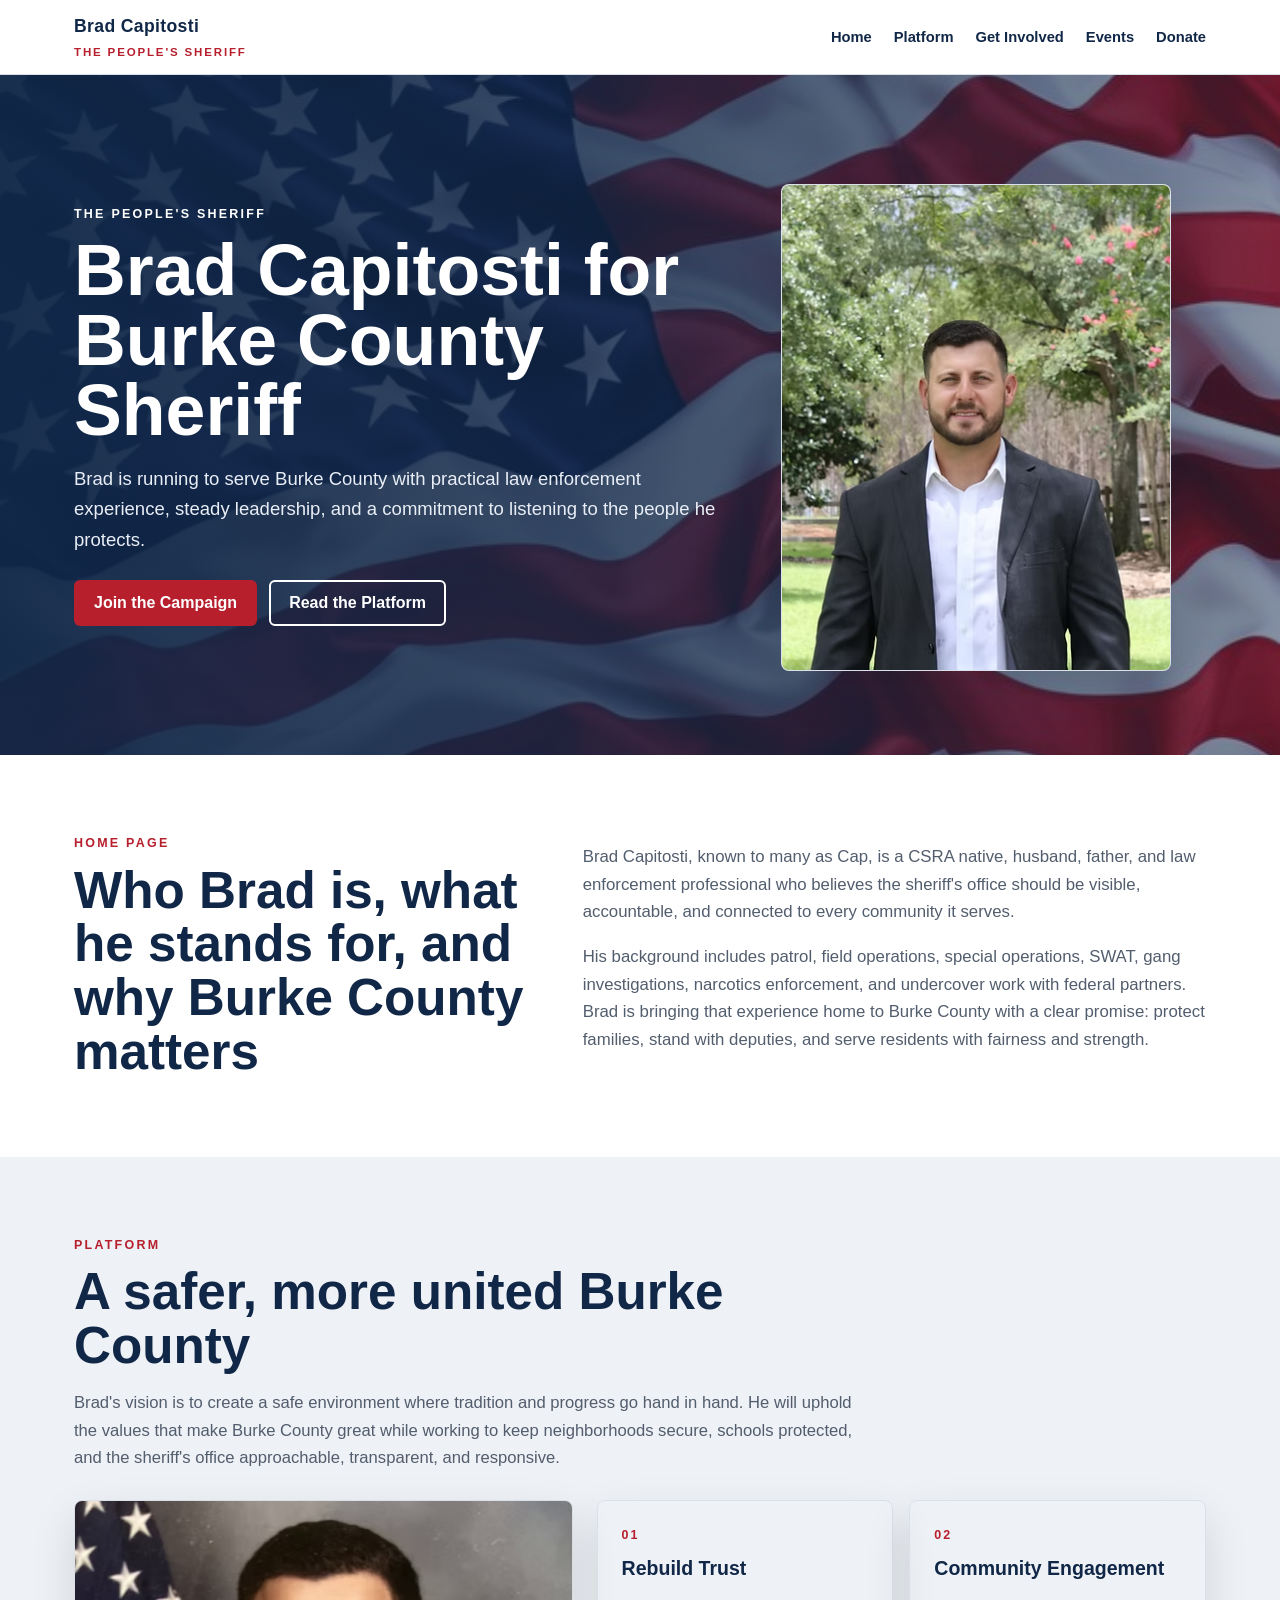
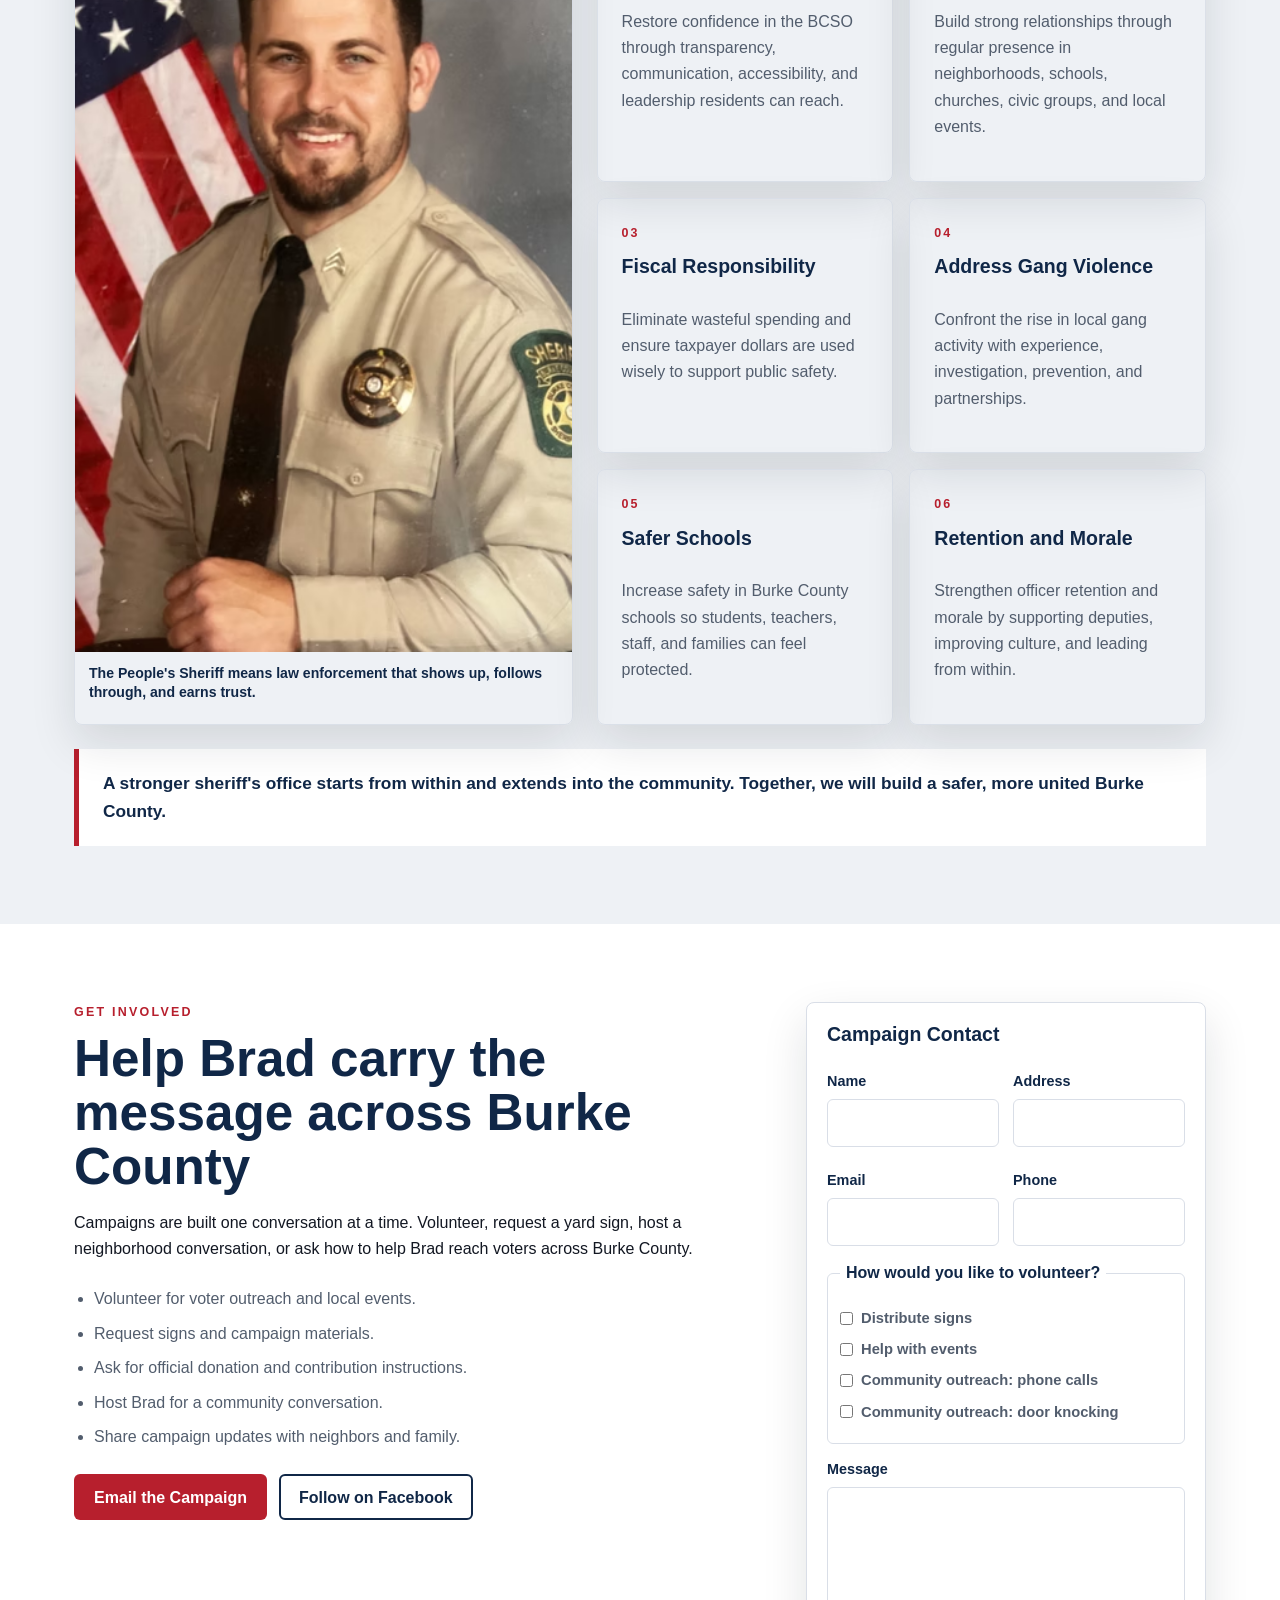
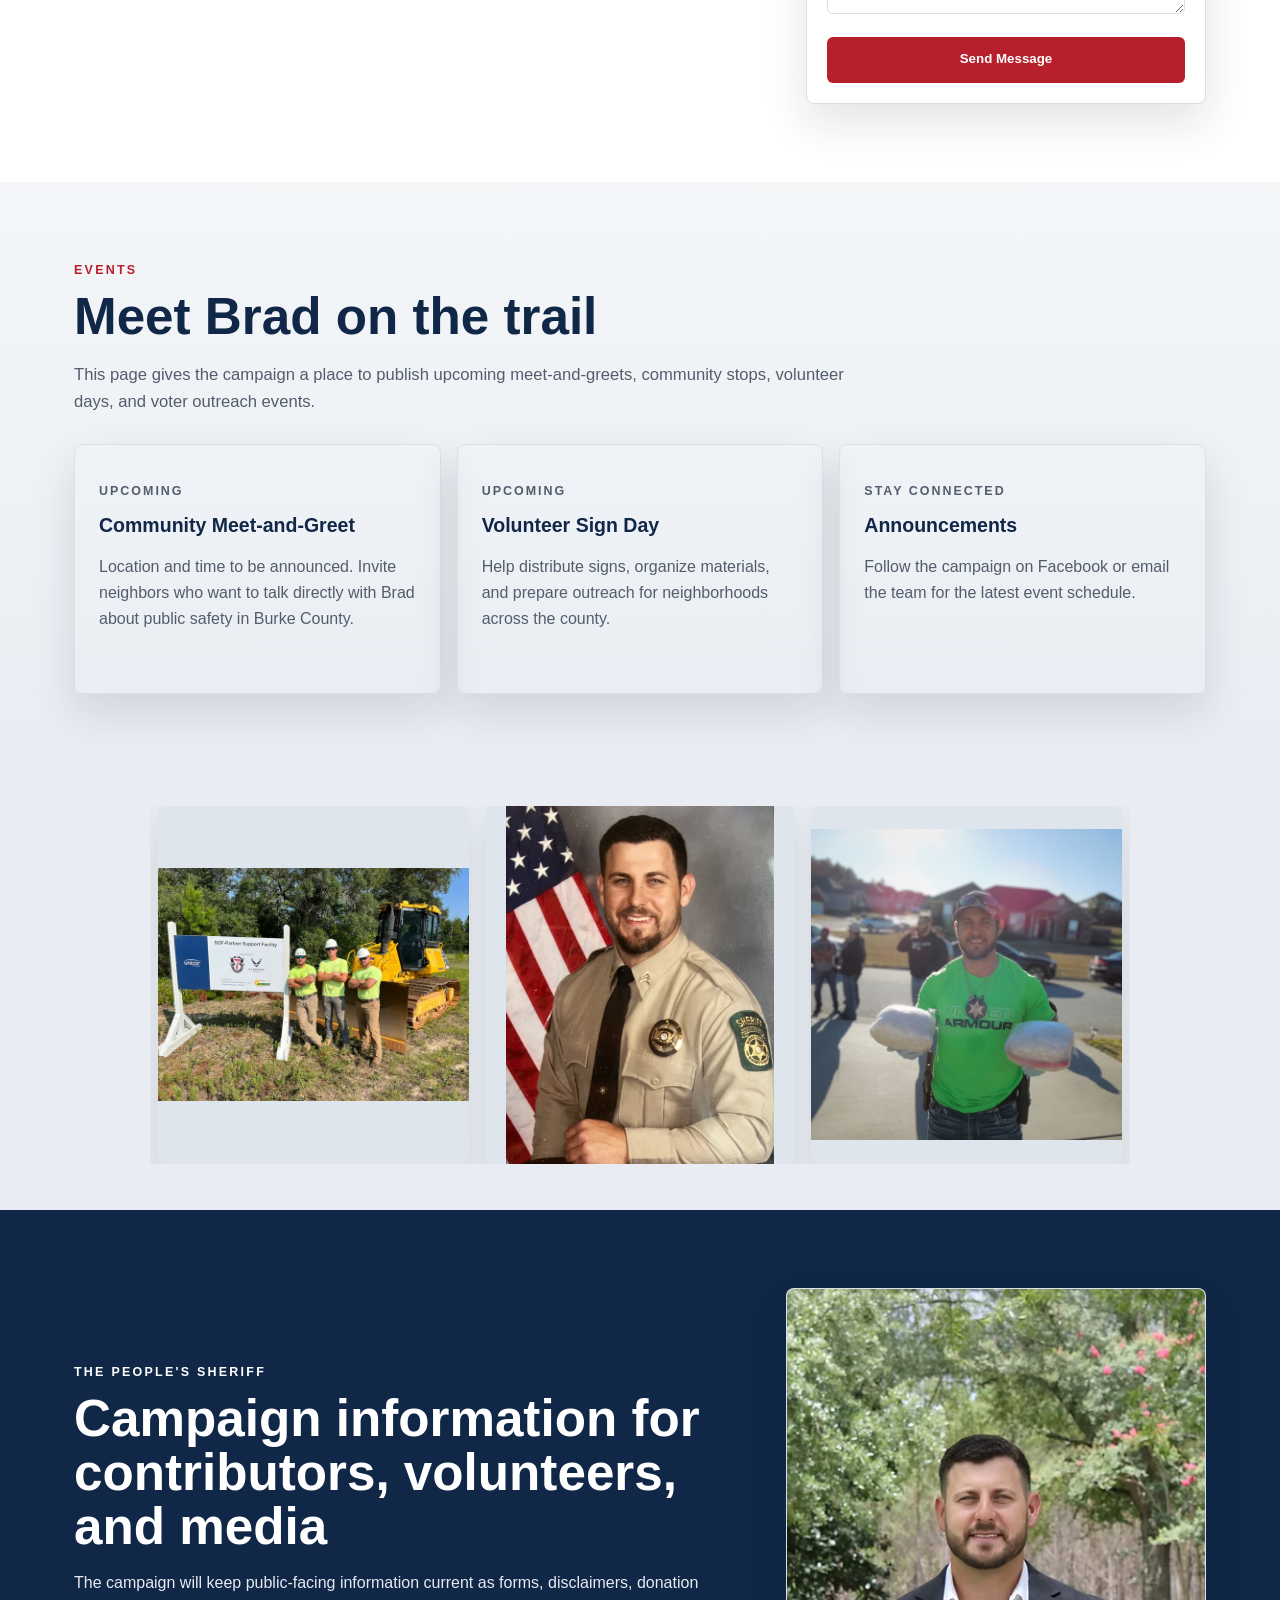
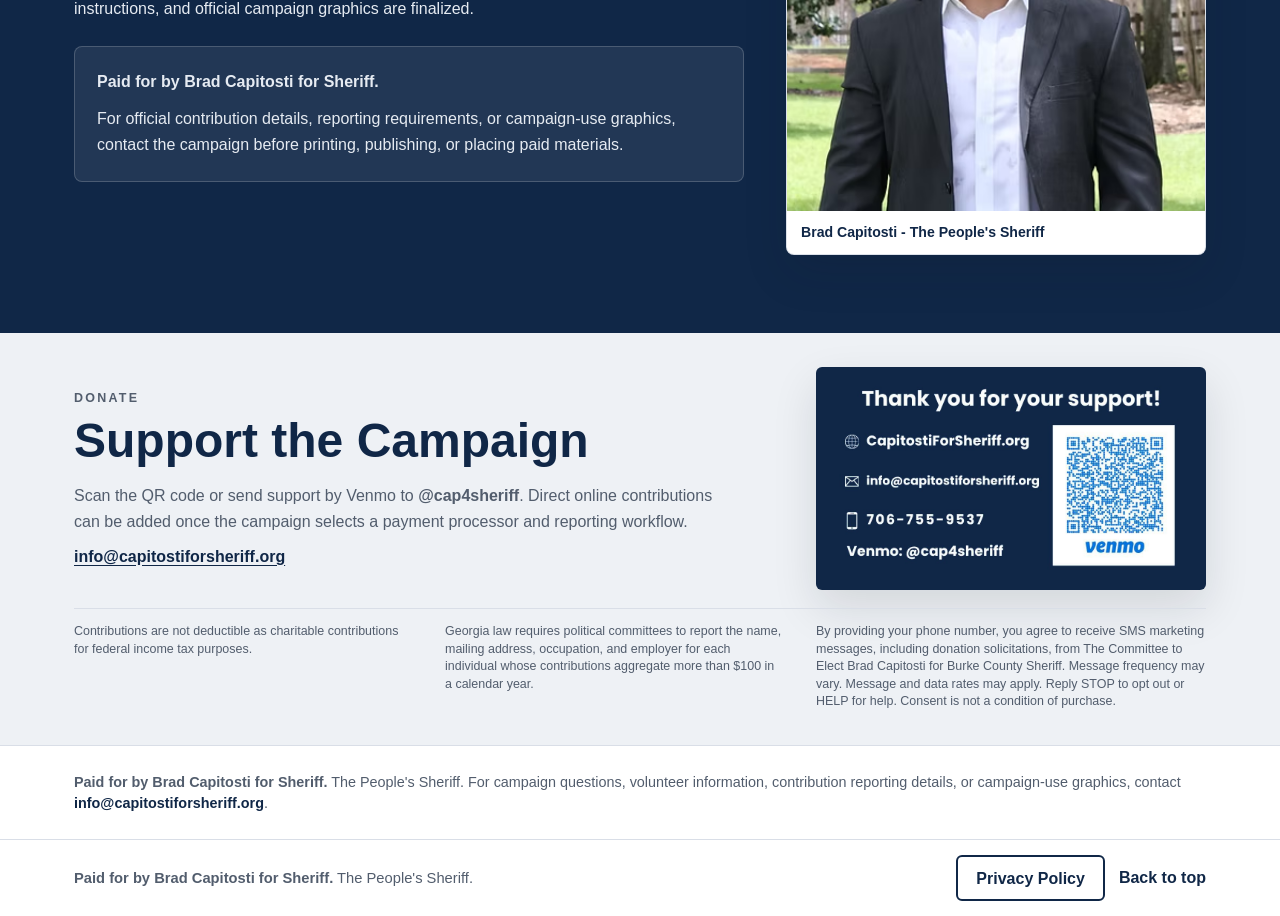
==== commit 0fbf2e97: "Restore platform photo and adjust mobile crop" ====
--- a/index.html
+++ b/index.html
@@ -70,7 +70,7 @@
         </div>
         <div class="platform-layout">
           <figure class="platform-photo">
-            <img src="images/police-photo-w-son.jpg" alt="Brad Capitosti in uniform with a child" />
+            <img src="images/Police-Headshot.avif" alt="Brad Capitosti in sheriff uniform" />
             <figcaption>The People's Sheriff means law enforcement that shows up, follows through, and earns trust.</figcaption>
           </figure>
           <div class="platform-cards">
--- a/styles.css
+++ b/styles.css
@@ -776,10 +776,10 @@
   }
 
   .platform-photo img {
-    height: auto;
+    height: clamp(420px, 82vw, 620px);
     min-height: 0;
-    aspect-ratio: 4 / 5;
     object-fit: cover;
+    object-position: center 18%;
   }
 
   .events-grid {
